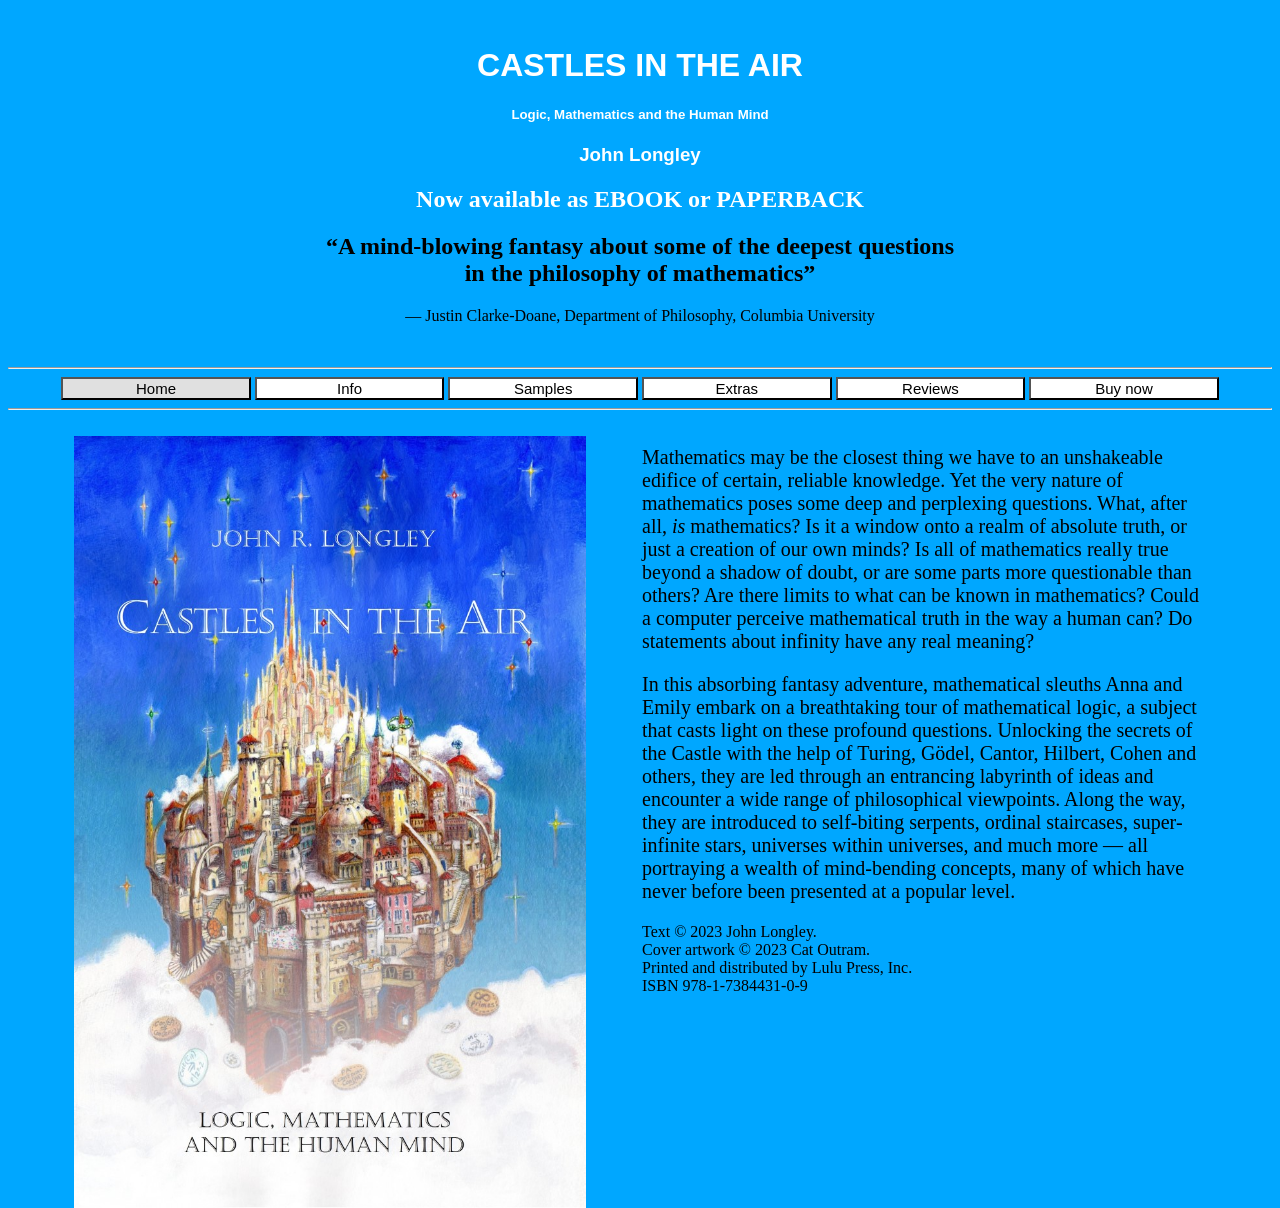
==== index.html @ 62559a97 "Initial files provided" ====
<!DOCTYPE HTML PUBLIC "-//W3C//DTD HTML 4.01 Transitional//EN">
<html>

<head>
    <title>Castles in the Air: book website</title>
    <link rel="stylesheet" href="styles.css">
</head>

<body>

<center>
<br>
<h1 style="color:white; font-family:Castellar,Verdana,sans-serif">CASTLES IN THE AIR</h1>

<h5 style="color:white; font-family:Castellar,Verdana,sans-serif">Logic, Mathematics and the Human Mind</h5>

<h3 style="color:white;font-family:Castellar,Verdana,sans-serif">John Longley</h3>

<h2 style="color:white;font-family:Garamond,Times,serif">Now available as EBOOK or PAPERBACK</h2>

<h2 style="font-family:Garamond,Times,serif">&ldquo;A mind-blowing fantasy about some of the deepest questions<br> in the philosophy of mathematics&rdquo;</h2>

<p style="font-family:Garamond,Times,serif">&mdash; Justin Clarke-Doane, Department of Philosophy, Columbia University</p>
<br>

<!-- <h2 style="font-family:Garamond,Times,serif">Welcome to the official book website.</h2>
-->

<!-- <p style="width:500px;font-family:Garamond,Times,serif;font-size:20px;font-weight:bold">
Now available as EBOOK or PAPERBACK from Lulu Marketplace.
</p>
-->

<hr>
<div class="btn-group" style="width:100%">
<button style="background-color:#e0e0e0" 
        title="Castles in the Air home page"
        onclick="document.location='index.html'"> 
   Home
</button>
<button title="About the book and its contents"
        onclick="document.location='info.html'">
   Info
</button>
<button title="Browse some samples of the book"
        onclick="document.location='samples.html'">
   Samples
</button>
<button title="Extended commentaries and supplements"
        onclick="document.location='extras.html'">
   Extras
</button>
<button title="Comments and reviews from readers"
        onclick="document.location='reviews.html'">
   Reviews
</button>
<button title="Buy the book from Lulu.com"
        onclick="document.location='buy.html'">
<!-- 'https://www.lulu.com/shop/john-longley/castles-in-the-air/paperback/product-65526wz.html?q=John+Longley&page=1&pageSize=4' -->
   Buy now
</button>
</div>
<hr>

<br>
<table style="width:90%;position:relative">
<tr>
  <td>
     <image src="front-cover-all2-resized2.jpg" style="width:45%;position:absolute;top:0">
  </td>
<!--  <td style="width:5%"></td>  -->
  <td style="margin-top:0px;border-top:0px;padding-top:0px">
     <div style="position:absolute;top:-10px;border-top:0px;font-family:Garamond,Times,serif;font-size:20px">
        <p>
Mathematics may be the closest thing we have to an unshakeable edifice of certain, reliable knowledge. Yet the very nature of mathematics poses some deep and perplexing questions. What, after all, <i>is</i> mathematics? Is it a window onto a realm of absolute truth, or just a creation of our own minds? Is all of mathematics really true beyond a shadow of doubt, or are some parts more questionable than others? Are there limits to what can be known in mathematics? Could a computer perceive mathematical truth in the way a human can? Do statements about infinity have any real meaning? </p>

        <p>
In this absorbing fantasy adventure, mathematical sleuths Anna and Emily embark on a breathtaking tour of mathematical logic, a subject that casts light on these profound questions. Unlocking the secrets of the Castle with the help of Turing, G&ouml;del, Cantor, Hilbert, Cohen and others, they are led through an entrancing labyrinth of ideas and encounter a wide range of philosophical viewpoints. Along the way, they are introduced to self-biting serpents, ordinal staircases, super-infinite stars, universes within universes, and much more &mdash; all portraying a wealth of mind-bending concepts, many of which have never before been presented at a popular level. <p>

     <p style="font-size:16px">
     Text &copy; 2023 John Longley. <br>
     Cover artwork &copy; 2023 Cat Outram. <br>
     Printed and distributed by Lulu Press, Inc. <br>
     ISBN 978-1-7384431-0-9 </p>
    <br> <br> <br>
    </div>

  </td>
</tr>
</table>

<!-- For pdf:
<iframe src="Front_cover_3-4.pdf#toolbar=0&navpanes=0&scrollbar=0" 
    width="660px" height="460px">
</iframe>
-->

<!-- OLD:
<button title="Sign up for email notification when book is available"
        style="font-size:18px"
        onclick="document.location='https://homepages.inf.ed.ac.uk/jrl/hello.php'">
Register interest
</button>
-->

  </body>
</html>
---- styles.css ----
body {
   background-color:#00a7ff;
   min-width:500px;
}

.btn-group button {
   width:15%;
   font-size:15px;
   background-color:white;
}
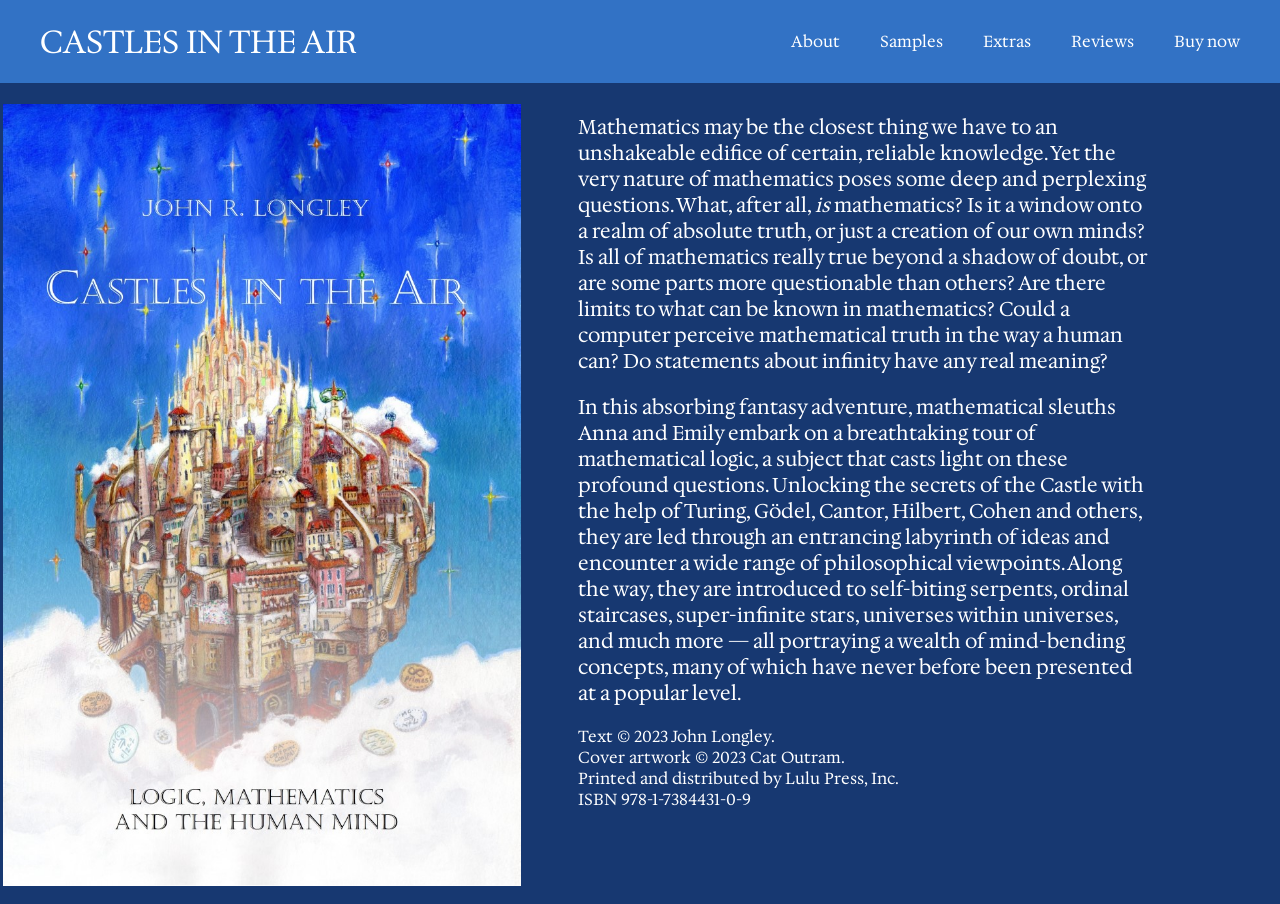
==== commit b586e115: "Reusable nav bar component" ====
--- a/index.html
+++ b/index.html
@@ -4,63 +4,17 @@
 <head>
     <title>Castles in the Air: book website</title>
     <link rel="stylesheet" href="styles.css">
+
+    <!-- Google Font: Hedvig Letters Serif -->
+    <link rel="preconnect" href="https://fonts.googleapis.com">
+    <link rel="preconnect" href="https://fonts.gstatic.com" crossorigin>
+    <link href="https://fonts.googleapis.com/css2?family=Hedvig+Letters+Sans&family=Hedvig+Letters+Serif:opsz@12..24&display=swap" rel="stylesheet">
+
+    <script src="components/nav.js" defer></script>
 </head>
 
 <body>
-
-<center>
-<br>
-<h1 style="color:white; font-family:Castellar,Verdana,sans-serif">CASTLES IN THE AIR</h1>
-
-<h5 style="color:white; font-family:Castellar,Verdana,sans-serif">Logic, Mathematics and the Human Mind</h5>
-
-<h3 style="color:white;font-family:Castellar,Verdana,sans-serif">John Longley</h3>
-
-<h2 style="color:white;font-family:Garamond,Times,serif">Now available as EBOOK or PAPERBACK</h2>
-
-<h2 style="font-family:Garamond,Times,serif">&ldquo;A mind-blowing fantasy about some of the deepest questions<br> in the philosophy of mathematics&rdquo;</h2>
-
-<p style="font-family:Garamond,Times,serif">&mdash; Justin Clarke-Doane, Department of Philosophy, Columbia University</p>
-<br>
-
-<!-- <h2 style="font-family:Garamond,Times,serif">Welcome to the official book website.</h2>
--->
-
-<!-- <p style="width:500px;font-family:Garamond,Times,serif;font-size:20px;font-weight:bold">
-Now available as EBOOK or PAPERBACK from Lulu Marketplace.
-</p>
--->
-
-<hr>
-<div class="btn-group" style="width:100%">
-<button style="background-color:#e0e0e0" 
-        title="Castles in the Air home page"
-        onclick="document.location='index.html'"> 
-   Home
-</button>
-<button title="About the book and its contents"
-        onclick="document.location='info.html'">
-   Info
-</button>
-<button title="Browse some samples of the book"
-        onclick="document.location='samples.html'">
-   Samples
-</button>
-<button title="Extended commentaries and supplements"
-        onclick="document.location='extras.html'">
-   Extras
-</button>
-<button title="Comments and reviews from readers"
-        onclick="document.location='reviews.html'">
-   Reviews
-</button>
-<button title="Buy the book from Lulu.com"
-        onclick="document.location='buy.html'">
-<!-- 'https://www.lulu.com/shop/john-longley/castles-in-the-air/paperback/product-65526wz.html?q=John+Longley&page=1&pageSize=4' -->
-   Buy now
-</button>
-</div>
-<hr>
+<nav-header></nav-header>
 
 <br>
 <table style="width:90%;position:relative">
@@ -70,7 +24,7 @@
   </td>
 <!--  <td style="width:5%"></td>  -->
   <td style="margin-top:0px;border-top:0px;padding-top:0px">
-     <div style="position:absolute;top:-10px;border-top:0px;font-family:Garamond,Times,serif;font-size:20px">
+     <div style="position:absolute;top:-10px;border-top:0px;font-size:20px">
         <p>
 Mathematics may be the closest thing we have to an unshakeable edifice of certain, reliable knowledge. Yet the very nature of mathematics poses some deep and perplexing questions. What, after all, <i>is</i> mathematics? Is it a window onto a realm of absolute truth, or just a creation of our own minds? Is all of mathematics really true beyond a shadow of doubt, or are some parts more questionable than others? Are there limits to what can be known in mathematics? Could a computer perceive mathematical truth in the way a human can? Do statements about infinity have any real meaning? </p>
 
@@ -95,13 +49,5 @@
 </iframe>
 -->
 
-<!-- OLD:
-<button title="Sign up for email notification when book is available"
-        style="font-size:18px"
-        onclick="document.location='https://homepages.inf.ed.ac.uk/jrl/hello.php'">
-Register interest
-</button>
--->
-
   </body>
 </html>
--- a/styles.css
+++ b/styles.css
@@ -1,10 +1,34 @@
 body {
-   background-color:#00a7ff;
+   background-color:#173871;
    min-width:500px;
+   font-family: 'Hedvig Letters Serif', serif;
+   color: white;
+
+   /* Removes default border */
+   margin: 0;
+   padding: 0;
 }
 
-.btn-group button {
-   width:15%;
-   font-size:15px;
-   background-color:white;
+nav {
+   display: flex;
+   align-items: center;
+   background-color: #3272C5;
+   padding: 20px 40px;       
 }
+
+/* Pushes 2nd & subsequent links to the right */
+nav a:nth-child(2) {
+   margin-left: auto;
+}
+
+.nav-link{
+   font-size: 16px;
+   margin-left: 40px;
+   text-decoration: none;
+   color: white;
+}
+
+.nav-link.home{
+   font-size: 32px;
+   margin-left: 0px;
+}
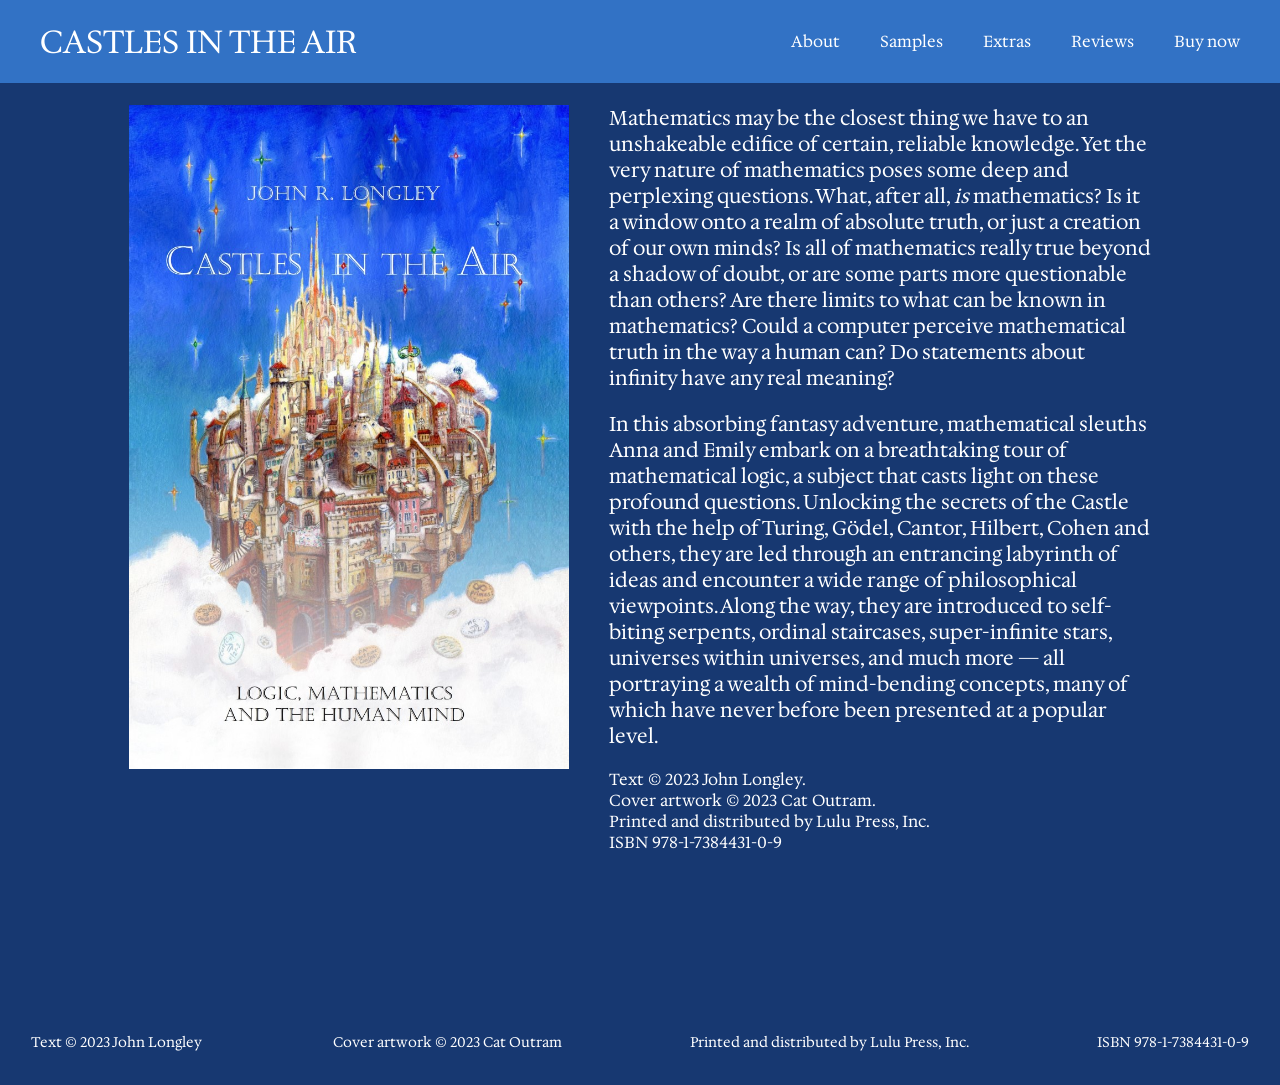
==== commit 79786e6f: "Reusable footer component, simplify header code" ====
--- a/index.html
+++ b/index.html
@@ -11,25 +11,25 @@
     <link href="https://fonts.googleapis.com/css2?family=Hedvig+Letters+Sans&family=Hedvig+Letters+Serif:opsz@12..24&display=swap" rel="stylesheet">
 
     <script src="components/nav.js" defer></script>
+    <script src="components/footer.js" defer></script>
 </head>
 
 <body>
+<center>
 <nav-header></nav-header>
 
 <br>
-<table style="width:90%;position:relative">
+<table style="width:80%; border-collapse: separate; border-spacing: 0; margin: 0 auto;">
 <tr>
-  <td>
-     <image src="front-cover-all2-resized2.jpg" style="width:45%;position:absolute;top:0">
+  <td style="width:45%; vertical-align: top; padding-right: 20px;">
+     <img src="front-cover-all2-resized2.jpg" alt="Castles in the Air cover" style="width:100%; display:block;">
   </td>
-<!--  <td style="width:5%"></td>  -->
-  <td style="margin-top:0px;border-top:0px;padding-top:0px">
-     <div style="position:absolute;top:-10px;border-top:0px;font-size:20px">
+  <td style="vertical-align: top; padding-left: 20px; font-size:20px;">
         <p>
 Mathematics may be the closest thing we have to an unshakeable edifice of certain, reliable knowledge. Yet the very nature of mathematics poses some deep and perplexing questions. What, after all, <i>is</i> mathematics? Is it a window onto a realm of absolute truth, or just a creation of our own minds? Is all of mathematics really true beyond a shadow of doubt, or are some parts more questionable than others? Are there limits to what can be known in mathematics? Could a computer perceive mathematical truth in the way a human can? Do statements about infinity have any real meaning? </p>
 
         <p>
-In this absorbing fantasy adventure, mathematical sleuths Anna and Emily embark on a breathtaking tour of mathematical logic, a subject that casts light on these profound questions. Unlocking the secrets of the Castle with the help of Turing, G&ouml;del, Cantor, Hilbert, Cohen and others, they are led through an entrancing labyrinth of ideas and encounter a wide range of philosophical viewpoints. Along the way, they are introduced to self-biting serpents, ordinal staircases, super-infinite stars, universes within universes, and much more &mdash; all portraying a wealth of mind-bending concepts, many of which have never before been presented at a popular level. <p>
+In this absorbing fantasy adventure, mathematical sleuths Anna and Emily embark on a breathtaking tour of mathematical logic, a subject that casts light on these profound questions. Unlocking the secrets of the Castle with the help of Turing, G&ouml;del, Cantor, Hilbert, Cohen and others, they are led through an entrancing labyrinth of ideas and encounter a wide range of philosophical viewpoints. Along the way, they are introduced to self-biting serpents, ordinal staircases, super-infinite stars, universes within universes, and much more &mdash; all portraying a wealth of mind-bending concepts, many of which have never before been presented at a popular level. </p>
 
      <p style="font-size:16px">
      Text &copy; 2023 John Longley. <br>
@@ -37,11 +37,11 @@
      Printed and distributed by Lulu Press, Inc. <br>
      ISBN 978-1-7384431-0-9 </p>
     <br> <br> <br>
-    </div>
-
   </td>
 </tr>
 </table>
+
+<br>
 
 <!-- For pdf:
 <iframe src="Front_cover_3-4.pdf#toolbar=0&navpanes=0&scrollbar=0" 
@@ -49,5 +49,7 @@
 </iframe>
 -->
 
-  </body>
-</html>
+<site-footer></site-footer>
+</center>
+</body>
+</html>
--- a/styles.css
+++ b/styles.css
@@ -13,12 +13,7 @@
    display: flex;
    align-items: center;
    background-color: #3272C5;
-   padding: 20px 40px;       
-}
-
-/* Pushes 2nd & subsequent links to the right */
-nav a:nth-child(2) {
-   margin-left: auto;
+   padding: 20px 40px;
 }
 
 .nav-link{
@@ -30,5 +25,20 @@
 
 .nav-link.home{
    font-size: 32px;
-   margin-left: 0px;
+   margin-left: 0;
+   margin-right: auto;
+}
+
+site-footer {
+   display: block;
+   margin-top: 30px;
+   font-size: 14px;
+}
+
+footer{
+   display: flex;
+   flex-wrap: wrap;
+   justify-content: center;
+   gap: 10%;
+   padding: 20px 0;
 }
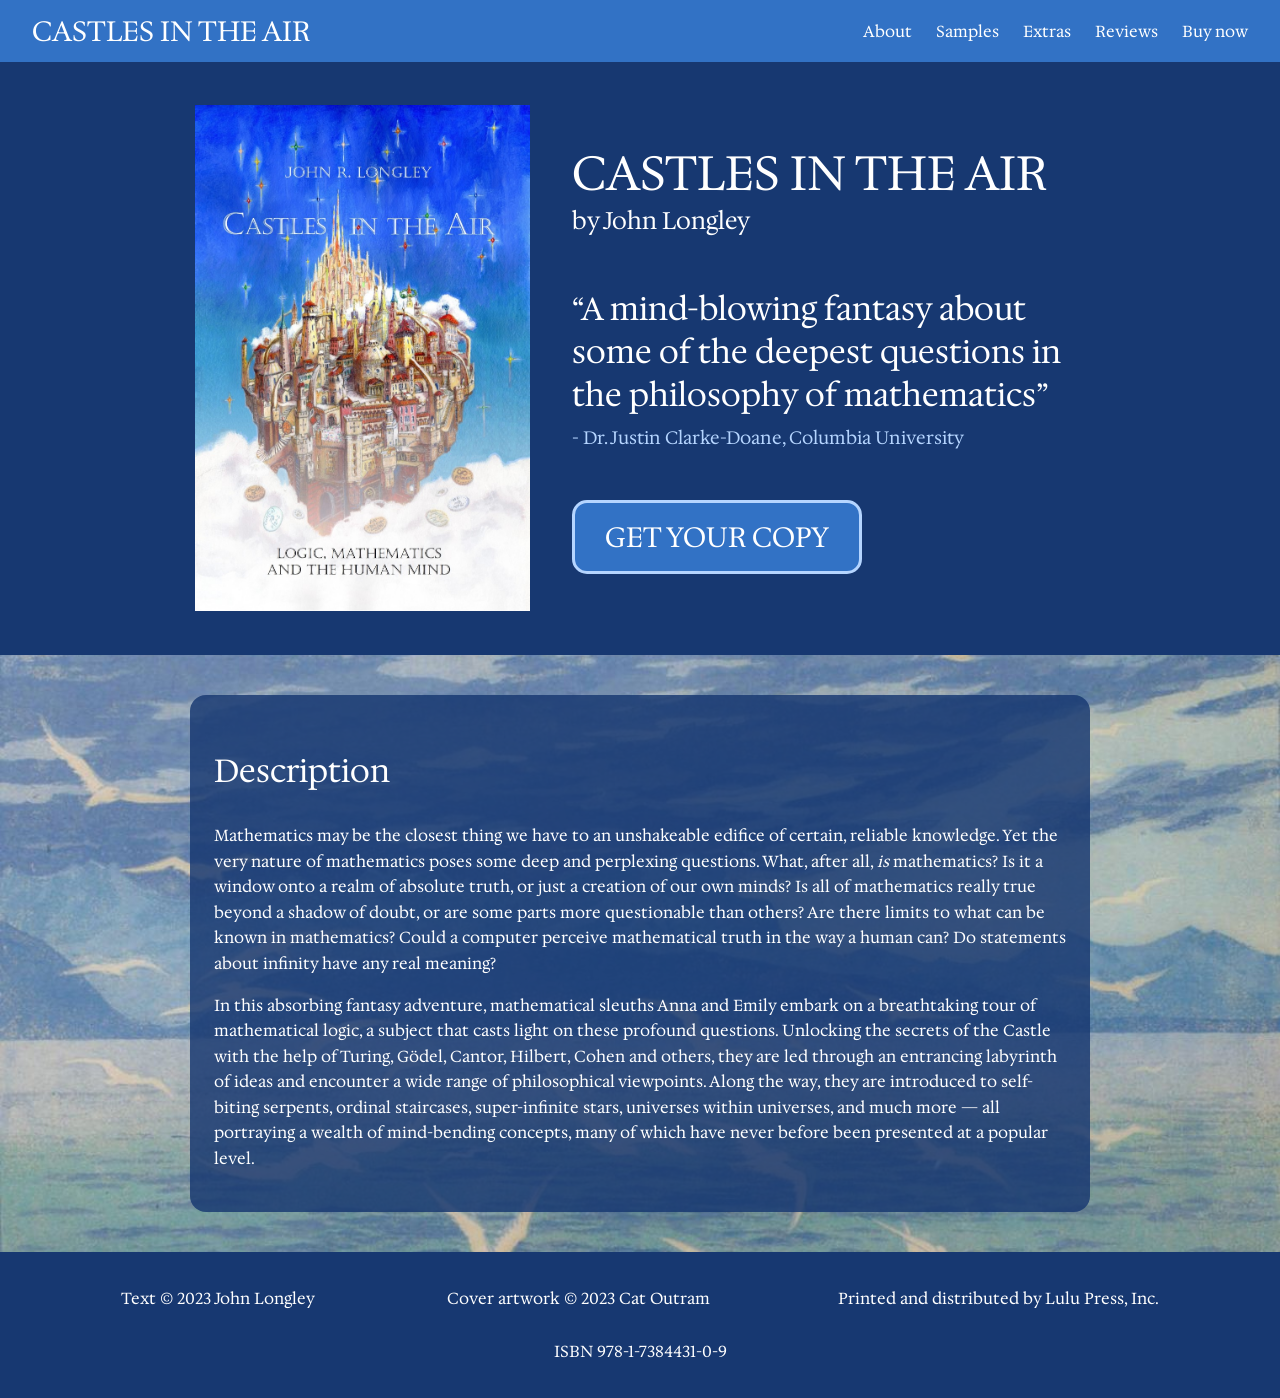
==== commit b2ed34a8: "finish homepage first draft" ====
--- a/index.html
+++ b/index.html
@@ -4,6 +4,7 @@
 <head>
     <title>Castles in the Air: book website</title>
     <link rel="stylesheet" href="styles.css">
+    <link rel="stylesheet" href="night-sky.css">
 
     <!-- Google Font: Hedvig Letters Serif -->
     <link rel="preconnect" href="https://fonts.googleapis.com">
@@ -18,30 +19,48 @@
 <center>
 <nav-header></nav-header>
 
-<br>
-<table style="width:80%; border-collapse: separate; border-spacing: 0; margin: 0 auto;">
+<!-- <div class="night-sky" id="nightSky"></div> -->
+
+<table style="width: 70%; margin-top: 40px;">
 <tr>
-  <td style="width:45%; vertical-align: top; padding-right: 20px;">
+  <td style="width:40%; vertical-align: top; padding-right: 20px;">
      <img src="front-cover-all2-resized2.jpg" alt="Castles in the Air cover" style="width:100%; display:block;">
   </td>
-  <td style="vertical-align: top; padding-left: 20px; font-size:20px;">
-        <p>
-Mathematics may be the closest thing we have to an unshakeable edifice of certain, reliable knowledge. Yet the very nature of mathematics poses some deep and perplexing questions. What, after all, <i>is</i> mathematics? Is it a window onto a realm of absolute truth, or just a creation of our own minds? Is all of mathematics really true beyond a shadow of doubt, or are some parts more questionable than others? Are there limits to what can be known in mathematics? Could a computer perceive mathematical truth in the way a human can? Do statements about infinity have any real meaning? </p>
-
-        <p>
-In this absorbing fantasy adventure, mathematical sleuths Anna and Emily embark on a breathtaking tour of mathematical logic, a subject that casts light on these profound questions. Unlocking the secrets of the Castle with the help of Turing, G&ouml;del, Cantor, Hilbert, Cohen and others, they are led through an entrancing labyrinth of ideas and encounter a wide range of philosophical viewpoints. Along the way, they are introduced to self-biting serpents, ordinal staircases, super-infinite stars, universes within universes, and much more &mdash; all portraying a wealth of mind-bending concepts, many of which have never before been presented at a popular level. </p>
-
-     <p style="font-size:16px">
-     Text &copy; 2023 John Longley. <br>
-     Cover artwork &copy; 2023 Cat Outram. <br>
-     Printed and distributed by Lulu Press, Inc. <br>
-     ISBN 978-1-7384431-0-9 </p>
-    <br> <br> <br>
+  <td style="vertical-align: center; padding-left: 20px; font-size: 20px;">
+     <p style="font-size: 48px; margin-bottom: 0px;">CASTLES IN THE AIR</p>
+     <p style="font-size: 24px; margin-top: 0px; margin-bottom: 50px;">by John Longley</p>
+     <p style="font-size: 32px; margin-top: 0px; margin-bottom: 0px;">“A mind-blowing fantasy about<br>some of the deepest questions in<br>the philosophy of mathematics”</p>
+     <p style="font-size: 18px; color: #B5D5FF; margin-top: 10px; margin-bottom: 50px;">- Dr. Justin Clarke-Doane, Columbia University</p>
+     <button onclick="window.location.href='buy.html'">GET YOUR COPY</button>
   </td>
 </tr>
 </table>
 
 <br>
+
+<section class="description-background">
+  <div class="description-content">
+    <h1 style="font-size: 32px;">Description</h1>
+
+    <p>
+    Mathematics may be the closest thing we have to an unshakeable edifice of certain, reliable knowledge. Yet the very 
+    nature of mathematics poses some deep and perplexing questions. What, after all, <i>is</i> mathematics? Is it a window 
+    onto a realm of absolute truth, or just a creation of our own minds? Is all of mathematics really true beyond a shadow 
+    of doubt, or are some parts more questionable than others? Are there limits to what can be known in mathematics? Could 
+    a computer perceive mathematical truth in the way a human can? Do statements about infinity have any real meaning? 
+    </p>
+
+    <p>
+    In this absorbing fantasy adventure, mathematical sleuths Anna and Emily embark on a breathtaking tour of mathematical 
+    logic, a subject that casts light on these profound questions. Unlocking the secrets of the Castle with the help of 
+    Turing, G&ouml;del, Cantor, Hilbert, Cohen and others, they are led through an entrancing labyrinth of ideas and 
+    encounter a wide range of philosophical viewpoints. Along the way, they are introduced to self-biting serpents, ordinal 
+    staircases, super-infinite stars, universes within universes, and much more &mdash; all portraying a wealth of 
+    mind-bending concepts, many of which have never before been presented at a popular level.
+    </p>
+  </div>
+</section>
+
 
 <!-- For pdf:
 <iframe src="Front_cover_3-4.pdf#toolbar=0&navpanes=0&scrollbar=0" 
@@ -50,6 +69,7 @@
 -->
 
 <site-footer></site-footer>
+<!--<script src="night-sky.js"></script>-->
 </center>
 </body>
 </html>
--- a/styles.css
+++ b/styles.css
@@ -1,8 +1,15 @@
+:root {
+   --bg-color: #173871;
+   --secondary-color: #3272C5;
+   --lighter-color: #B5D5FF;
+   --text-color: white;
+}
+
 body {
-   background-color:#173871;
+   background-color: var(--bg-color);
    min-width:500px;
    font-family: 'Hedvig Letters Serif', serif;
-   color: white;
+   color: var(--text-color);
 
    /* Removes default border */
    margin: 0;
@@ -12,24 +19,24 @@
 nav {
    display: flex;
    align-items: center;
-   background-color: #3272C5;
-   padding: 20px 40px;
+   background-color: var(--secondary-color);
+   padding: 12px 32px;
 }
 
 .nav-link{
    font-size: 16px;
-   margin-left: 40px;
+   margin-left: 24px;
    text-decoration: none;
-   color: white;
+   color: var(--text-color);
 }
 
 .nav-link.home{
-   font-size: 32px;
+   font-size: 28px;
    margin-left: 0;
    margin-right: auto;
 }
 
-site-footer {
+.site-footer {
    display: block;
    margin-top: 30px;
    font-size: 14px;
@@ -41,4 +48,39 @@
    justify-content: center;
    gap: 10%;
    padding: 20px 0;
+}
+
+button{
+   padding: 10px 20px; 
+   background-color: var(--secondary-color);
+   
+   font-size: 28px;
+   font-family: 'Hedvig Letters Serif', serif;
+   color: var(--text-color);
+   
+   border-radius: 15px;
+   border: 3px solid var(--lighter-color);
+   padding: 15px 30px;
+
+}
+
+.description-background {
+   box-sizing: border-box;
+   width: 100%;
+   margin: 20px 0 0 0;
+   padding: 40px 0;
+   background-image: url("birdsandocean.jpg");
+   background-position: center;
+   background-size: cover;
+}
+
+.description-content {
+   box-sizing: border-box;
+   width: min(90%, 900px);
+   margin: 0 auto;
+   padding: clamp(12px, 2vw, 24px);
+   border-radius: 16px;
+   background-color: color-mix(in srgb, var(--bg-color) 82%, transparent);
+   text-align: left;
+   line-height: 1.6;
 }
--- a/night-sky.css
+++ b/night-sky.css
@@ -0,0 +1,50 @@
+/* Night sky background */
+.night-sky {
+    position: fixed;
+    inset: 0;
+    width: 100%;
+    height: 100vh;
+
+    background:
+        radial-gradient(
+            ellipse at bottom,
+            #173871 0%,
+            #0d2652 50%,
+            #081f47 100%
+        );
+
+    overflow: hidden;
+    z-index: -1;
+    pointer-events: none;
+}
+
+/* Individual stars */
+.night-sky .star {
+    position: absolute;
+    background: #ffffff;
+    border-radius: 50%;
+    opacity: 0.3;
+
+    animation: twinkle 3s infinite ease-in-out;
+}
+
+/* Twinkling animation */
+@keyframes twinkle {
+    0%, 100% {
+        opacity: 0.2;
+        transform: scale(0.7);
+    }
+
+    50% {
+        opacity: 1;
+        transform: scale(1.3);
+    }
+}
+
+/* Accessibility */
+@media (prefers-reduced-motion: reduce) {
+    .night-sky .star {
+        animation: none;
+        opacity: 0.7;
+    }
+}
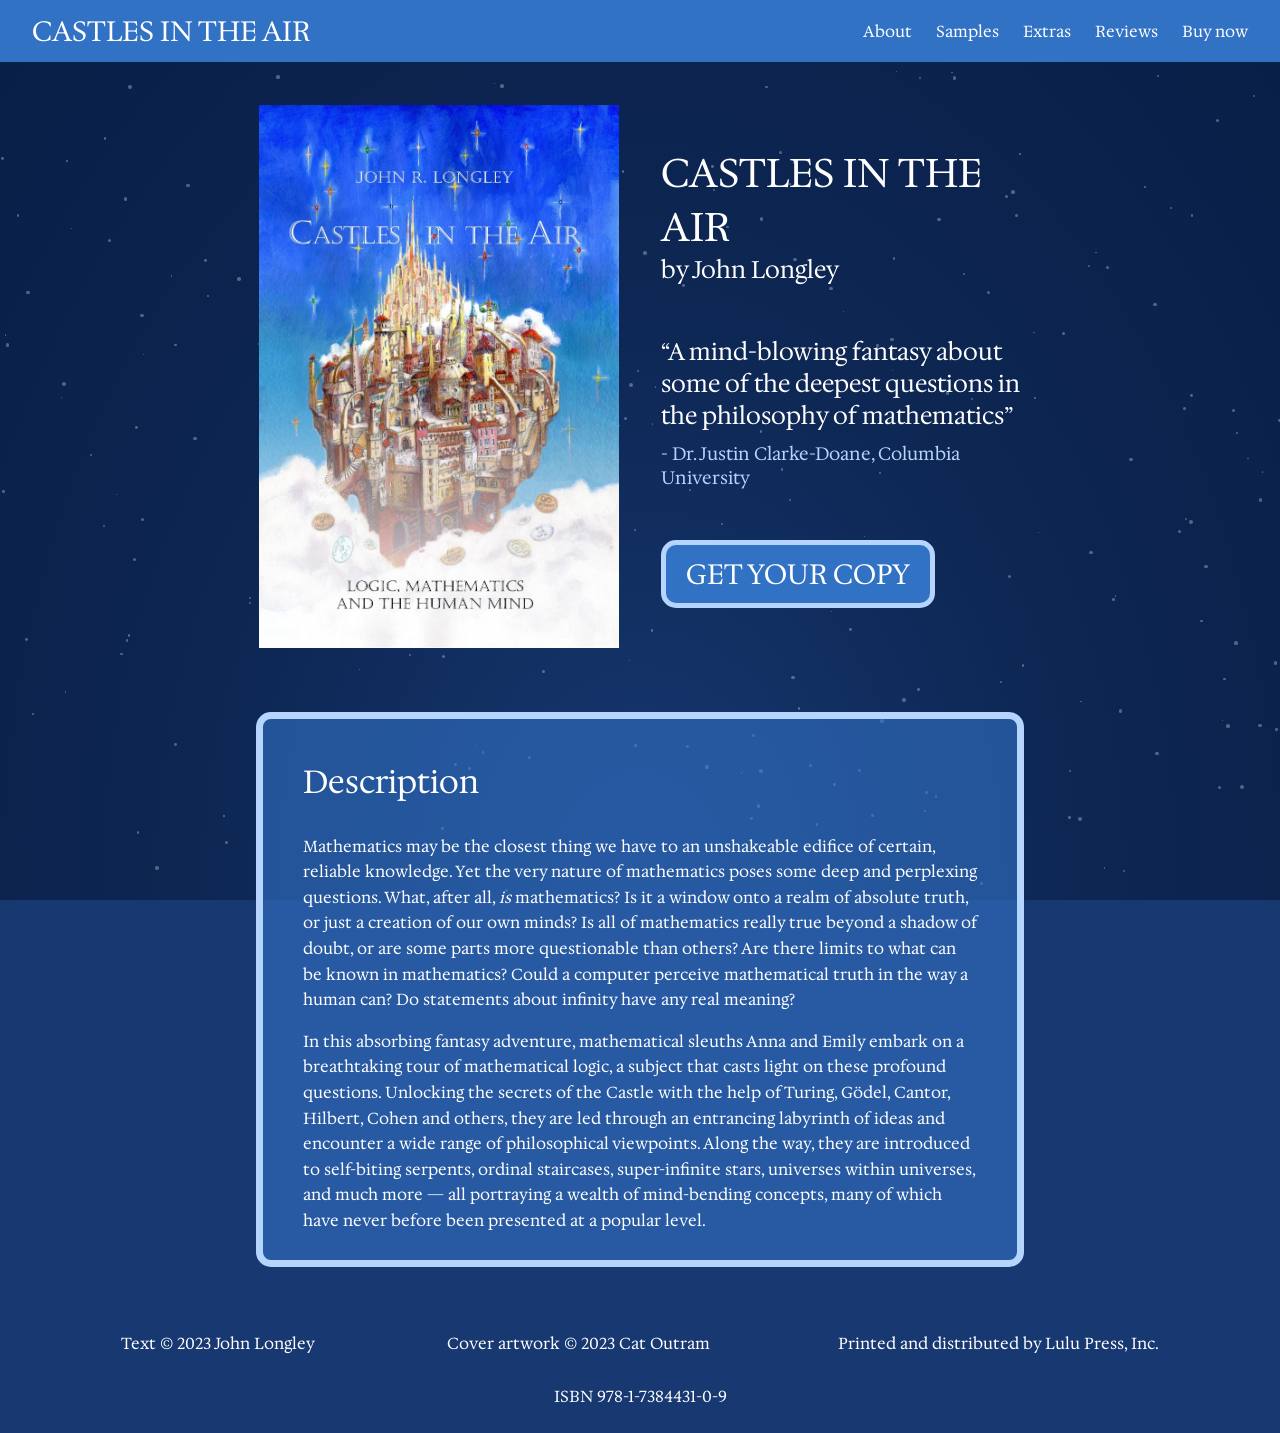
==== commit 8834f3ee: "Finish homepage, add seperate css folder" ====
--- a/index.html
+++ b/index.html
@@ -3,8 +3,8 @@
 
 <head>
     <title>Castles in the Air: book website</title>
-    <link rel="stylesheet" href="styles.css">
-    <link rel="stylesheet" href="night-sky.css">
+    <link rel="stylesheet" href="css/styles.css">
+    <link rel="stylesheet" href="css/homepage.css">
 
     <!-- Google Font: Hedvig Letters Serif -->
     <link rel="preconnect" href="https://fonts.googleapis.com">
@@ -19,17 +19,17 @@
 <center>
 <nav-header></nav-header>
 
-<!-- <div class="night-sky" id="nightSky"></div> -->
+<div class="night-sky" id="nightSky"></div>
 
-<table style="width: 70%; margin-top: 40px;">
+<table style="width: 60%; margin-top: 40px;">
 <tr>
-  <td style="width:40%; vertical-align: top; padding-right: 20px;">
-     <img src="front-cover-all2-resized2.jpg" alt="Castles in the Air cover" style="width:100%; display:block;">
+  <td style="width:50%; vertical-align: top; padding-right: 20px;">
+     <img src="assets/front-cover-all2-resized2.jpg" alt="Castles in the Air cover" style="width:100%; display:block;">
   </td>
   <td style="vertical-align: center; padding-left: 20px; font-size: 20px;">
-     <p style="font-size: 48px; margin-bottom: 0px;">CASTLES IN THE AIR</p>
+     <p style="font-size: 40px; margin-bottom: 0px;">CASTLES IN THE AIR</p>
      <p style="font-size: 24px; margin-top: 0px; margin-bottom: 50px;">by John Longley</p>
-     <p style="font-size: 32px; margin-top: 0px; margin-bottom: 0px;">“A mind-blowing fantasy about<br>some of the deepest questions in<br>the philosophy of mathematics”</p>
+     <p style="font-size: 24px; margin-top: 0px; margin-bottom: 0px;">“A mind-blowing fantasy about<br>some of the deepest questions in<br>the philosophy of mathematics”</p>
      <p style="font-size: 18px; color: #B5D5FF; margin-top: 10px; margin-bottom: 50px;">- Dr. Justin Clarke-Doane, Columbia University</p>
      <button onclick="window.location.href='buy.html'">GET YOUR COPY</button>
   </td>
@@ -69,7 +69,7 @@
 -->
 
 <site-footer></site-footer>
-<!--<script src="night-sky.js"></script>-->
+<script src="components/night-sky.js"></script>
 </center>
 </body>
 </html>
--- a/css/styles.css
+++ b/css/styles.css
@@ -0,0 +1,69 @@
+:root {
+   --deep-blue: #173871;
+   --medium-blue: #3272C5;
+   --light-blue: #B5D5FF;
+   --text-color: white;
+}
+
+body {
+   background-color: var(--deep-blue);
+   font-family: 'Hedvig Letters Serif', serif;
+   color: var(--text-color);
+
+   /* Removes default border */
+   margin: 0;
+   padding: 0;
+}
+
+nav {
+   position: sticky;
+   top: 0;
+   display: flex;
+   align-items: center;
+   background-color: var(--medium-blue);
+   padding: 12px 32px;
+}
+
+.nav-link{
+   font-size: 16px;
+   margin-left: 24px;
+   text-decoration: none;
+   color: var(--text-color);
+}
+
+.nav-link.home{
+   font-size: 28px;
+   margin-left: 0;
+   margin-right: auto;
+}
+
+.site-footer {
+   display: block;
+   margin-top: 30px;
+   font-size: 14px;
+}
+
+footer{
+   display: flex;
+   flex-wrap: wrap;
+   justify-content: center;
+   gap: 10%;
+   padding: 10px 0;
+
+   box-sizing: border-box;
+   width: 100%;
+   background-color: var(--deep-blue);
+}
+
+button{
+   padding: 10px 20px; 
+   background-color: var(--medium-blue);
+   
+   font-size: 28px;
+   font-family: 'Hedvig Letters Serif', serif;
+   color: var(--text-color);
+   
+   border-radius: 15px;
+   border: 5px solid var(--light-blue);
+
+}
--- a/css/homepage.css
+++ b/css/homepage.css
@@ -0,0 +1,76 @@
+:root {
+   --deep-blue: #173871;
+   --medium-blue: #3272C5;
+   --light-blue: #B5D5FF;
+   --text-color: white;
+}
+
+/* Night sky background */
+.night-sky {
+    position: fixed;
+    inset: 0;
+    width: 100%;
+    height: 100%;
+
+    background:
+        radial-gradient(
+            ellipse at bottom,
+            #173871 0%,
+            #0d2652 50%,
+            #081f47 100%
+        );
+
+    overflow: hidden;
+    z-index: -1;
+    pointer-events: none;
+}
+
+/* Individual stars */
+.night-sky .star {
+    position: absolute;
+    background: #ffffff;
+    border-radius: 50%;
+    opacity: 0.3;
+
+    animation: twinkle 3s infinite ease-in-out;
+}
+
+/* Twinkling animation */
+@keyframes twinkle {
+    0%, 100% {
+        opacity: 0.2;
+        transform: scale(0.7);
+    }
+
+    50% {
+        opacity: 1;
+        transform: scale(1.3);
+    }
+}
+
+/* Accessibility */
+@media (prefers-reduced-motion: reduce) {
+    .night-sky .star {
+        animation: none;
+        opacity: 0.7;
+    }
+}
+
+/* Description box */
+.description-background {
+   box-sizing: border-box;
+   width: 100%;
+   padding: 40px 0;
+}
+
+.description-content {
+   box-sizing: border-box;
+   width: 60%;
+   padding: 10px 40px;
+   border-radius: 16px;
+   background-color: color-mix(in srgb, var(--medium-blue) 60%, transparent);
+   text-align: left;
+   line-height: 1.6;
+   border-radius: 15px;
+   border: 7px solid var(--light-blue);
+}
